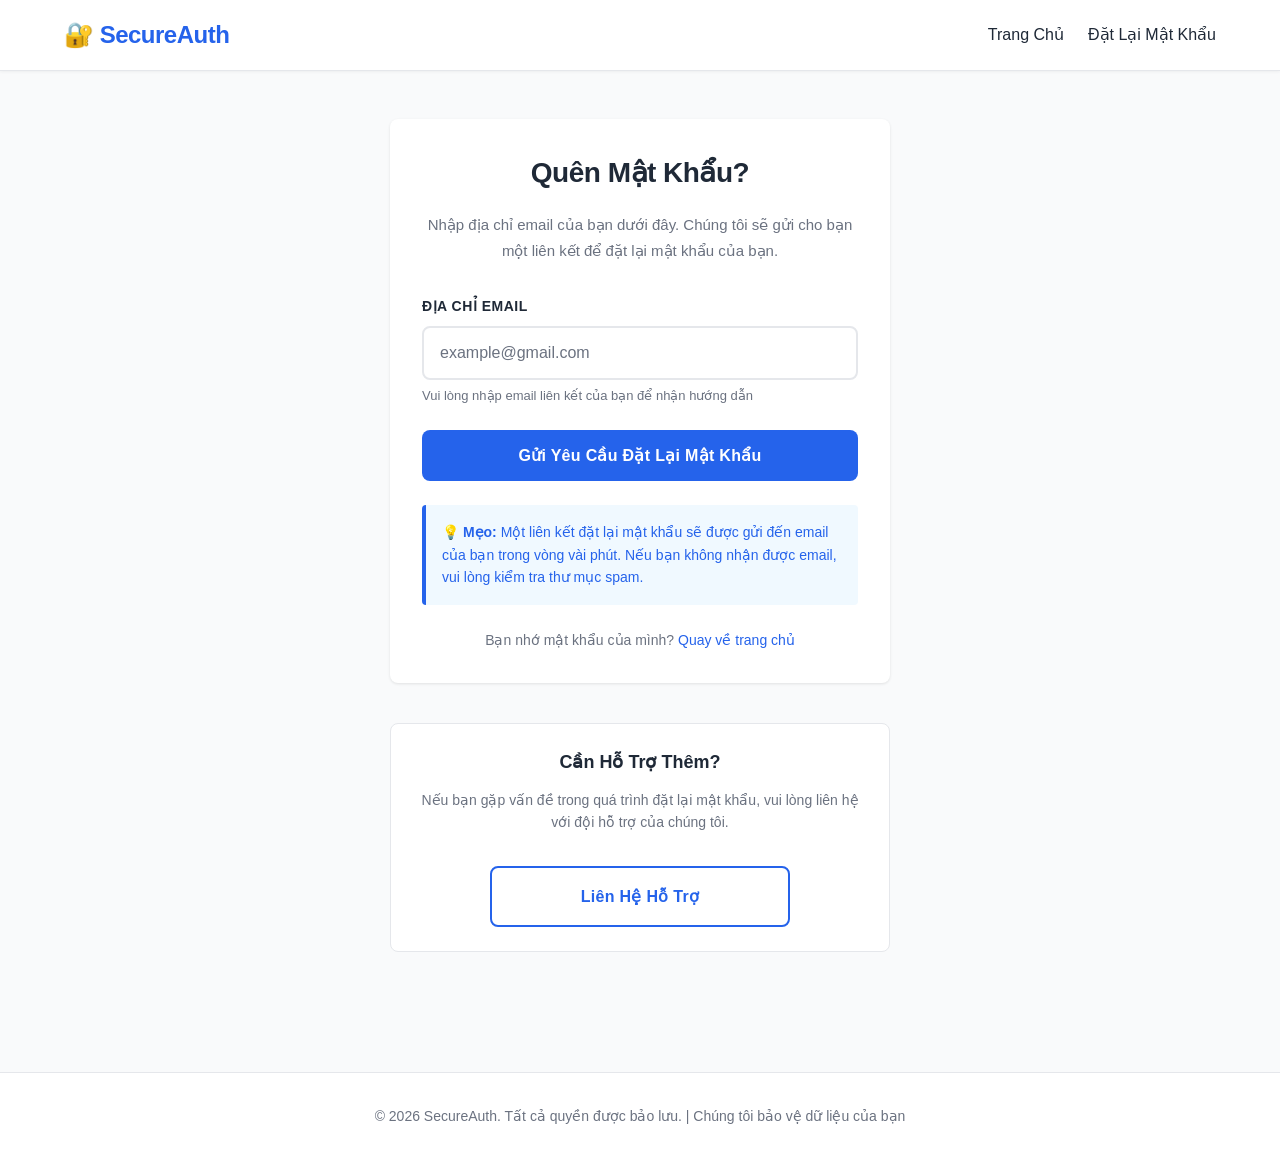
==== reset-password.html @ 9d17d625 "Feat: add reset password page - Add reset-password.html - Add reset-password.css - Create basic UI f" ====
<!DOCTYPE html>
<html lang="vi">
<head>
    <meta charset="UTF-8" />
    <meta name="viewport" content="width=device-width, initial-scale=1.0" />
    <meta name="description" content="Trang đặt lại mật khẩu - Reset mật khẩu của bạn" />
    <title>Đặt Lại Mật Khẩu - Ứng Dụng Quản Lý Tài Khoản</title>
    <link rel="stylesheet" href="style.css" />
</head>
<body>
    <!-- HEADER -->
    <header>
        <div class="header-container">
            <a href="index.html" class="logo">🔐 SecureAuth</a>
            <nav>
                <a href="index.html">Trang Chủ</a>
                <a href="reset-password.html">Đặt Lại Mật Khẩu</a>
            </nav>
        </div>
    </header>

    <!-- MAIN CONTENT -->
    <main>
        <div class="page-wrapper">
            <div class="container">
                <!-- CARD WRAPPER -->
                <div class="card">
                    <!-- PAGE TITLE -->
                    <section>
                        <h1 class="section-title">Quên Mật Khẩu?</h1>
                        <p class="section-description">
                            Nhập địa chỉ email của bạn dưới đây. Chúng tôi sẽ gửi cho bạn một liên
                            kết để đặt lại mật khẩu của bạn.
                        </p>
                    </section>

                    <!-- FORM -->
                    <form class="reset-password-form">
                        <!-- EMAIL FIELD -->
                        <div class="form-group">
                            <label for="email">Địa Chỉ Email</label>
                            <input
                                type="email"
                                id="email"
                                name="email"
                                placeholder="example@gmail.com"
                                required
                                autocomplete="email"
                                aria-required="true"
                            />
                            <small
                                style="
                                    display: block;
                                    margin-top: 6px;
                                    color: var(--text-gray);
                                    font-size: 13px;
                                "
                                >Vui lòng nhập email liên kết của bạn để nhận hướng dẫn</small
                            >
                        </div>

                        <!-- SUBMIT BUTTON -->
                        <button type="submit" class="btn btn-primary">
                            Gửi Yêu Cầu Đặt Lại Mật Khẩu
                        </button>

                        <!-- INFO BOX -->
                        <div
                            style="
                                margin-top: 24px;
                                padding: 16px;
                                background-color: #f0f9ff;
                                border-left: 4px solid var(--primary-color);
                                border-radius: 4px;
                            "
                        >
                            <p
                                style="
                                    font-size: 14px;
                                    color: var(--primary-color);
                                    margin: 0;
                                    line-height: 1.6;
                                "
                            >
                                <strong>💡 Mẹo:</strong> Một liên kết đặt lại mật khẩu sẽ được gửi
                                đến email của bạn trong vòng vài phút. Nếu bạn không nhận được
                                email, vui lòng kiểm tra thư mục spam.
                            </p>
                        </div>
                    </form>

                    <!-- LINK SECTION -->
                    <div class="link-group">
                        <p class="link-text">
                            Bạn nhớ mật khẩu của mình?
                            <a href="index.html">Quay về trang chủ</a>
                        </p>
                    </div>
                </div>

                <!-- ALTERNATIVE HELP SECTION -->
                <section
                    style="
                        margin-top: 40px;
                        max-width: 500px;
                        text-align: center;
                        padding: 24px;
                        background-color: var(--white);
                        border-radius: 8px;
                        border: 1px solid var(--border-gray);
                    "
                >
                    <h3 style="font-size: 18px; font-weight: 600; margin-bottom: 12px">
                        Cần Hỗ Trợ Thêm?
                    </h3>
                    <p style="color: var(--text-gray); font-size: 14px; margin-bottom: 16px">
                        Nếu bạn gặp vấn đề trong quá trình đặt lại mật khẩu, vui lòng liên hệ với
                        đội hỗ trợ của chúng tôi.
                    </p>
                    <a
                        href="mailto:support@secureauth.com"
                        class="btn btn-secondary"
                        style="max-width: 300px"
                        >Liên Hệ Hỗ Trợ</a
                    >
                </section>
            </div>
        </div>
    </main>

    <!-- FOOTER -->
    <footer>
        <p>&copy; 2026 SecureAuth. Tất cả quyền được bảo lưu. | Chúng tôi bảo vệ dữ liệu của bạn</p>
    </footer>

    <!-- SIMPLE FORM VALIDATION (Optional Enhancement) -->
    <script>
        document.querySelector('.reset-password-form').addEventListener('submit', function (e) {
            e.preventDefault();

            const email = document.getElementById('email').value.trim();

            // Basic email validation
            const emailRegex = /^[^\s@]+@[^\s@]+\.[^\s@]+$/;
            if (!emailRegex.test(email)) {
                alert('Vui lòng nhập một địa chỉ email hợp lệ');
                return;
            }

            // Success message
            alert(
                'Yêu cầu của bạn đã được gửi! Vui lòng kiểm tra email của bạn để nhận hướng dẫn đặt lại mật khẩu.'
            );

            // Reset form
            this.reset();
        });
    </script>
</body>
</html>
---- style.css ----
/* ============================================
   GLOBAL STYLES & RESET
   ============================================ */

* {
    margin: 0;
    padding: 0;
    box-sizing: border-box;
}

:root {
    --primary-color: #2563eb;
    --primary-hover: #1d4ed8;
    --primary-light: #eff6ff;
    --text-dark: #1f2937;
    --text-gray: #6b7280;
    --border-gray: #e5e7eb;
    --bg-light: #f9fafb;
    --white: #ffffff;
    --success: #059669;
    --success-hover: #047857;
    --spacing-xs: 4px;
    --spacing-sm: 8px;
    --spacing-md: 16px;
    --spacing-lg: 24px;
    --spacing-xl: 32px;
    --spacing-2xl: 48px;
    --border-radius: 8px;
    --transition: all 0.3s ease;
}

html {
    scroll-behavior: smooth;
}

body {
    font-family: -apple-system, BlinkMacSystemFont, 'Segoe UI', Roboto, 'Helvetica Neue', Arial, sans-serif;
    font-size: 16px;
    line-height: 1.6;
    color: var(--text-dark);
    background-color: var(--bg-light);
}

/* ============================================
   HEADER & NAVIGATION
   ============================================ */

header {
    background-color: var(--white);
    border-bottom: 1px solid var(--border-gray);
    position: sticky;
    top: 0;
    z-index: 100;
    box-shadow: 0 1px 3px rgba(0, 0, 0, 0.05);
}

.header-container {
    max-width: 1200px;
    margin: 0 auto;
    padding: var(--spacing-md) var(--spacing-lg);
    display: flex;
    justify-content: space-between;
    align-items: center;
}

.logo {
    font-size: 24px;
    font-weight: 700;
    color: var(--primary-color);
    text-decoration: none;
    letter-spacing: -0.5px;
    transition: var(--transition);
}

.logo:hover {
    color: var(--primary-hover);
    text-shadow: 0 0 8px rgba(37, 99, 235, 0.2);
}

nav {
    display: flex;
    gap: var(--spacing-lg);
    align-items: center;
}

nav a {
    color: var(--text-dark);
    text-decoration: none;
    font-weight: 500;
    transition: var(--transition);
    position: relative;
}

nav a:hover {
    color: var(--primary-color);
}

nav a::after {
    content: '';
    position: absolute;
    bottom: -4px;
    left: 0;
    width: 0;
    height: 2px;
    background-color: var(--primary-color);
    transition: var(--transition);
}

nav a:hover::after {
    width: 100%;
}

/* ============================================
   MAIN CONTENT & LAYOUT
   ============================================ */

main {
    max-width: 1200px;
    margin: 0 auto;
    padding: var(--spacing-2xl) var(--spacing-lg);
}

.container {
    display: flex;
    flex-direction: column;
    align-items: center;
}

.page-wrapper {
    width: 100%;
    min-height: calc(100vh - 200px);
    display: flex;
    flex-direction: column;
    justify-content: center;
    align-items: center;
}

/* ============================================
   CARDS & SECTIONS
   ============================================ */

.card {
    background-color: var(--white);
    border-radius: var(--border-radius);
    box-shadow: 0 1px 3px rgba(0, 0, 0, 0.1);
    padding: var(--spacing-xl);
    transition: var(--transition);
    width: 100%;
    max-width: 500px;
}

.card:hover {
    box-shadow: 0 4px 12px rgba(0, 0, 0, 0.15);
}

section {
    text-align: center;
    margin-bottom: var(--spacing-lg);
}

.section-title {
    font-size: 28px;
    font-weight: 700;
    color: var(--text-dark);
    margin-bottom: var(--spacing-md);
    letter-spacing: -0.5px;
}

.section-subtitle {
    font-size: 18px;
    font-weight: 600;
    color: var(--primary-color);
    margin-bottom: var(--spacing-lg);
}

.section-description {
    font-size: 15px;
    color: var(--text-gray);
    line-height: 1.7;
    margin-bottom: var(--spacing-xl);
    max-width: 450px;
    margin-left: auto;
    margin-right: auto;
}

/* ============================================
   FORMS & INPUTS
   ============================================ */

.form-group {
    margin-bottom: var(--spacing-lg);
    text-align: left;
}

label {
    display: block;
    font-weight: 600;
    color: var(--text-dark);
    margin-bottom: var(--spacing-sm);
    font-size: 14px;
    text-transform: uppercase;
    letter-spacing: 0.5px;
}

input[type="email"],
input[type="text"],
input[type="password"],
textarea {
    width: 100%;
    padding: var(--spacing-md);
    border: 2px solid var(--border-gray);
    border-radius: var(--border-radius);
    font-size: 16px;
    font-family: inherit;
    transition: var(--transition);
    background-color: var(--white);
}

input[type="email"]:focus,
input[type="text"]:focus,
input[type="password"]:focus,
textarea:focus {
    outline: none;
    border-color: var(--primary-color);
    box-shadow: 0 0 0 3px rgba(37, 99, 235, 0.1);
    background-color: var(--primary-light);
}

input[type="email"]::placeholder,
input[type="text"]::placeholder,
input[type="password"]::placeholder {
    color: var(--text-gray);
}

textarea {
    resize: vertical;
    min-height: 120px;
}

/* ============================================
   BUTTONS
   ============================================ */

button,
.btn {
    padding: var(--spacing-md) var(--spacing-xl);
    border: none;
    border-radius: var(--border-radius);
    font-size: 16px;
    font-weight: 600;
    cursor: pointer;
    transition: var(--transition);
    display: inline-flex;
    justify-content: center;
    align-items: center;
    text-decoration: none;
    letter-spacing: 0.3px;
    font-family: inherit;
}

.btn-primary {
    background-color: var(--primary-color);
    color: var(--white);
    width: 100%;
}

.btn-primary:hover {
    background-color: var(--primary-hover);
    transform: translateY(-2px);
    box-shadow: 0 4px 12px rgba(37, 99, 235, 0.3);
}

.btn-primary:active {
    transform: translateY(0);
    box-shadow: 0 2px 6px rgba(37, 99, 235, 0.2);
}

.btn-secondary {
    background-color: var(--white);
    color: var(--primary-color);
    border: 2px solid var(--primary-color);
    margin-top: var(--spacing-md);
    width: 100%;
}

.btn-secondary:hover {
    background-color: var(--primary-light);
    transform: translateY(-2px);
}

.btn-secondary:active {
    transform: translateY(0);
}

/* ============================================
   LINKS
   ============================================ */

a {
    color: var(--primary-color);
    text-decoration: none;
    transition: var(--transition);
    font-weight: 500;
}

a:hover {
    color: var(--primary-hover);
    text-decoration: underline;
}

.link-group {
    margin-top: var(--spacing-lg);
    display: flex;
    flex-direction: column;
    gap: var(--spacing-sm);
    text-align: center;
}

.link-text {
    font-size: 14px;
    color: var(--text-gray);
}

.link-text a {
    color: var(--primary-color);
}

/* ============================================
   HERO SECTION (HOME PAGE)
   ============================================ */

.hero {
    text-align: center;
    margin-bottom: var(--spacing-2xl);
    padding: var(--spacing-xl) 0;
}

.hero-title {
    font-size: 48px;
    font-weight: 800;
    color: var(--text-dark);
    margin-bottom: var(--spacing-md);
    line-height: 1.2;
    letter-spacing: -1px;
}

.hero-subtitle {
    font-size: 20px;
    color: var(--text-gray);
    margin-bottom: var(--spacing-xl);
    line-height: 1.7;
    max-width: 600px;
    margin-left: auto;
    margin-right: auto;
}

.hero-actions {
    display: flex;
    gap: var(--spacing-lg);
    justify-content: center;
    flex-wrap: wrap;
}

.hero-actions .btn {
    min-width: 180px;
}

/* ============================================
   FOOTER
   ============================================ */

footer {
    background-color: var(--white);
    border-top: 1px solid var(--border-gray);
    margin-top: var(--spacing-2xl);
    padding: var(--spacing-xl) var(--spacing-lg);
    text-align: center;
    color: var(--text-gray);
    font-size: 14px;
}

footer p {
    margin: 0;
}

/* ============================================
   RESPONSIVE DESIGN
   ============================================ */

@media (max-width: 768px) {
    .header-container {
        flex-direction: column;
        gap: var(--spacing-md);
    }

    nav {
        flex-direction: column;
        gap: var(--spacing-md);
        width: 100%;
    }

    nav a {
        width: 100%;
        text-align: center;
    }

    main {
        padding: var(--spacing-xl) var(--spacing-md);
    }

    .page-wrapper {
        min-height: calc(100vh - 150px);
    }

    .card {
        padding: var(--spacing-lg);
        max-width: 100%;
    }

    .section-title {
        font-size: 24px;
    }

    .section-subtitle {
        font-size: 16px;
    }

    .hero-title {
        font-size: 36px;
    }

    .hero-subtitle {
        font-size: 18px;
    }

    .hero-actions {
        flex-direction: column;
    }

    .hero-actions .btn {
        min-width: auto;
    }

    .btn {
        padding: var(--spacing-md) var(--spacing-lg);
    }
}

@media (max-width: 480px) {
    .logo {
        font-size: 20px;
    }

    .section-title {
        font-size: 22px;
    }

    .hero-title {
        font-size: 28px;
    }

    .hero-subtitle {
        font-size: 16px;
    }

    input[type="email"],
    input[type="text"],
    input[type="password"],
    textarea {
        padding: var(--spacing-md) var(--spacing-sm);
    }

    button,
    .btn {
        padding: var(--spacing-md) var(--spacing-sm);
        font-size: 15px;
    }
}

/* ============================================
   UTILITY CLASSES
   ============================================ */

.text-center {
    text-align: center;
}

.text-left {
    text-align: left;
}

.mb-small {
    margin-bottom: var(--spacing-sm);
}

.mb-medium {
    margin-bottom: var(--spacing-md);
}

.mb-large {
    margin-bottom: var(--spacing-lg);
}

.mt-medium {
    margin-top: var(--spacing-md);
}

.mt-large {
    margin-top: var(--spacing-lg);
}

.hidden {
    display: none !important;
}

.visually-hidden {
    position: absolute;
    width: 1px;
    height: 1px;
    padding: 0;
    margin: -1px;
    overflow: hidden;
    clip: rect(0, 0, 0, 0);
    white-space: nowrap;
    border-width: 0;
}
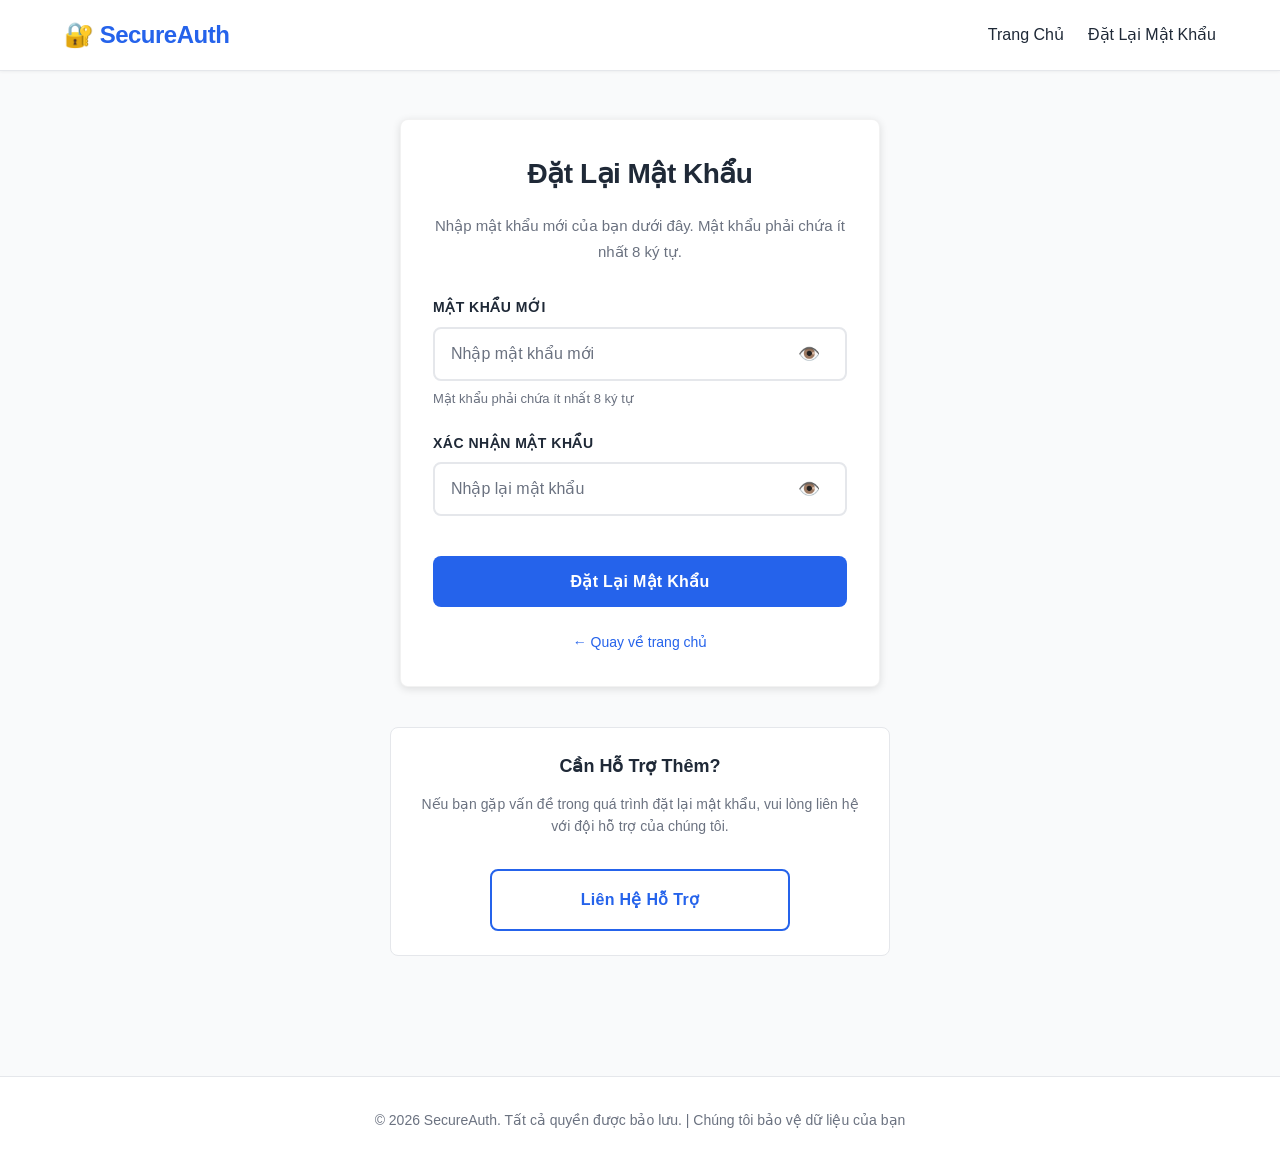
==== commit 0378c531: "Refactor: improve reset password layout - Adjust form spacing - Update button style - Improve respon" ====
--- a/reset-password.html
+++ b/reset-password.html
@@ -24,76 +24,80 @@
         <div class="page-wrapper">
             <div class="container">
                 <!-- CARD WRAPPER -->
-                <div class="card">
+                <div class="card reset-card">
                     <!-- PAGE TITLE -->
-                    <section>
-                        <h1 class="section-title">Quên Mật Khẩu?</h1>
+                    <section class="reset-header">
+                        <h1 class="section-title">Đặt Lại Mật Khẩu</h1>
                         <p class="section-description">
-                            Nhập địa chỉ email của bạn dưới đây. Chúng tôi sẽ gửi cho bạn một liên
-                            kết để đặt lại mật khẩu của bạn.
+                            Nhập mật khẩu mới của bạn dưới đây. Mật khẩu phải chứa ít nhất 8 ký tự.
                         </p>
                     </section>
 
                     <!-- FORM -->
                     <form class="reset-password-form">
-                        <!-- EMAIL FIELD -->
+                        <!-- ERROR MESSAGE DISPLAY -->
+                        <div id="errorMessage" class="error-message" style="display: none;">
+                            <strong>⚠️ Lỗi:</strong> <span id="errorText"></span>
+                        </div>
+
+                        <!-- NEW PASSWORD FIELD -->
                         <div class="form-group">
-                            <label for="email">Địa Chỉ Email</label>
-                            <input
-                                type="email"
-                                id="email"
-                                name="email"
-                                placeholder="example@gmail.com"
-                                required
-                                autocomplete="email"
-                                aria-required="true"
-                            />
-                            <small
-                                style="
-                                    display: block;
-                                    margin-top: 6px;
-                                    color: var(--text-gray);
-                                    font-size: 13px;
-                                "
-                                >Vui lòng nhập email liên kết của bạn để nhận hướng dẫn</small
-                            >
+                            <label for="newPassword">Mật Khẩu Mới</label>
+                            <div class="password-input-wrapper">
+                                <input
+                                    type="password"
+                                    id="newPassword"
+                                    name="newPassword"
+                                    placeholder="Nhập mật khẩu mới"
+                                    required
+                                    autocomplete="new-password"
+                                    aria-required="true"
+                                    class="password-input"
+                                />
+                                <button type="button" class="toggle-password" data-target="newPassword" aria-label="Hiển thị/ẩn mật khẩu">
+                                    👁️
+                                </button>
+                            </div>
+                            <small class="password-hint">
+                                Mật khẩu phải chứa ít nhất 8 ký tự
+                            </small>
+                        </div>
+
+                        <!-- CONFIRM PASSWORD FIELD -->
+                        <div class="form-group">
+                            <label for="confirmPassword">Xác Nhận Mật Khẩu</label>
+                            <div class="password-input-wrapper">
+                                <input
+                                    type="password"
+                                    id="confirmPassword"
+                                    name="confirmPassword"
+                                    placeholder="Nhập lại mật khẩu"
+                                    required
+                                    autocomplete="new-password"
+                                    aria-required="true"
+                                    class="password-input"
+                                />
+                                <button type="button" class="toggle-password" data-target="confirmPassword" aria-label="Hiển thị/ẩn mật khẩu">
+                                    👁️
+                                </button>
+                            </div>
                         </div>
 
                         <!-- SUBMIT BUTTON -->
-                        <button type="submit" class="btn btn-primary">
-                            Gửi Yêu Cầu Đặt Lại Mật Khẩu
+                        <button type="submit" class="btn btn-primary btn-reset">
+                            Đặt Lại Mật Khẩu
                         </button>
 
-                        <!-- INFO BOX -->
-                        <div
-                            style="
-                                margin-top: 24px;
-                                padding: 16px;
-                                background-color: #f0f9ff;
-                                border-left: 4px solid var(--primary-color);
-                                border-radius: 4px;
-                            "
-                        >
-                            <p
-                                style="
-                                    font-size: 14px;
-                                    color: var(--primary-color);
-                                    margin: 0;
-                                    line-height: 1.6;
-                                "
-                            >
-                                <strong>💡 Mẹo:</strong> Một liên kết đặt lại mật khẩu sẽ được gửi
-                                đến email của bạn trong vòng vài phút. Nếu bạn không nhận được
-                                email, vui lòng kiểm tra thư mục spam.
-                            </p>
+                        <!-- SUCCESS MESSAGE -->
+                        <div id="successMessage" class="success-message" style="display: none;">
+                            ✅ Mật khẩu đã được đặt lại thành công!
                         </div>
                     </form>
 
                     <!-- LINK SECTION -->
                     <div class="link-group">
                         <p class="link-text">
-                            Bạn nhớ mật khẩu của mình?
-                            <a href="index.html">Quay về trang chủ</a>
+                            <a href="index.html">← Quay về trang chủ</a>
                         </p>
                     </div>
                 </div>
@@ -133,27 +137,60 @@
         <p>&copy; 2026 SecureAuth. Tất cả quyền được bảo lưu. | Chúng tôi bảo vệ dữ liệu của bạn</p>
     </footer>
 
-    <!-- SIMPLE FORM VALIDATION (Optional Enhancement) -->
+    <!-- FORM VALIDATION & INTERACTION SCRIPT -->
     <script>
+        // Toggle password visibility
+        document.querySelectorAll('.toggle-password').forEach(btn => {
+            btn.addEventListener('click', function (e) {
+                e.preventDefault();
+                const targetId = this.getAttribute('data-target');
+                const input = document.getElementById(targetId);
+                const isPassword = input.type === 'password';
+                input.type = isPassword ? 'text' : 'password';
+                this.textContent = isPassword ? '🙈' : '👁️';
+            });
+        });
+
+        // Form submission & validation
         document.querySelector('.reset-password-form').addEventListener('submit', function (e) {
             e.preventDefault();
 
-            const email = document.getElementById('email').value.trim();
+            const newPassword = document.getElementById('newPassword').value.trim();
+            const confirmPassword = document.getElementById('confirmPassword').value.trim();
+            const errorDiv = document.getElementById('errorMessage');
+            const errorText = document.getElementById('errorText');
+            const successDiv = document.getElementById('successMessage');
 
-            // Basic email validation
-            const emailRegex = /^[^\s@]+@[^\s@]+\.[^\s@]+$/;
-            if (!emailRegex.test(email)) {
-                alert('Vui lòng nhập một địa chỉ email hợp lệ');
+            // Reset messages
+            errorDiv.style.display = 'none';
+            successDiv.style.display = 'none';
+
+            // Validation checks
+            if (newPassword.length < 8) {
+                errorText.textContent = 'Mật khẩu phải chứa ít nhất 8 ký tự.';
+                errorDiv.style.display = 'block';
                 return;
             }
 
-            // Success message
-            alert(
-                'Yêu cầu của bạn đã được gửi! Vui lòng kiểm tra email của bạn để nhận hướng dẫn đặt lại mật khẩu.'
-            );
+            if (newPassword !== confirmPassword) {
+                errorText.textContent = 'Hai mật khẩu không khớp. Vui lòng kiểm tra lại.';
+                errorDiv.style.display = 'block';
+                return;
+            }
 
-            // Reset form
-            this.reset();
+            // Success case
+            successDiv.style.display = 'block';
+            setTimeout(() => {
+                alert('Mật khẩu đã được đặt lại thành công! Vui lòng đăng nhập lại.');
+                this.reset();
+                // Reset input types
+                document.querySelectorAll('.password-input').forEach(input => {
+                    input.type = 'password';
+                });
+                document.querySelectorAll('.toggle-password').forEach(btn => {
+                    btn.textContent = '👁️';
+                });
+            }, 1500);
         });
     </script>
 </body>
--- a/style.css
+++ b/style.css
@@ -384,6 +384,140 @@
 }
 
 /* ============================================
+   RESET PASSWORD PAGE STYLES
+   ============================================ */
+
+.reset-card {
+    max-width: 480px !important;
+    box-shadow: 0 2px 8px rgba(0, 0, 0, 0.12);
+    border: 1px solid rgba(0, 0, 0, 0.05);
+}
+
+.reset-card:hover {
+    box-shadow: 0 8px 24px rgba(0, 0, 0, 0.15);
+}
+
+.reset-header {
+    margin-bottom: var(--spacing-xl) !important;
+}
+
+.reset-header .section-description {
+    margin-bottom: var(--spacing-lg) !important;
+}
+
+/* PASSWORD INPUT WRAPPER */
+.password-input-wrapper {
+    position: relative;
+    display: flex;
+    align-items: center;
+}
+
+.password-input-wrapper .password-input {
+    padding-right: 44px;
+    width: 100%;
+}
+
+.toggle-password {
+    position: absolute;
+    right: var(--spacing-md);
+    background: none;
+    border: none;
+    cursor: pointer;
+    font-size: 18px;
+    padding: var(--spacing-sm);
+    transition: var(--transition);
+    display: flex;
+    align-items: center;
+    justify-content: center;
+    color: var(--text-gray);
+    width: 44px;
+    height: 44px;
+    border-radius: 4px;
+}
+
+.toggle-password:hover {
+    background-color: rgba(37, 99, 235, 0.08);
+    color: var(--primary-color);
+}
+
+.toggle-password:active {
+    transform: scale(0.95);
+}
+
+/* PASSWORD HINT TEXT */
+.password-hint {
+    display: block;
+    margin-top: var(--spacing-sm);
+    color: var(--text-gray);
+    font-size: 13px;
+    line-height: 1.5;
+}
+
+/* ERROR MESSAGE STYLING */
+.error-message {
+    background-color: #fee2e2;
+    border: 1px solid #fca5a5;
+    border-left: 4px solid #dc2626;
+    color: #991b1b;
+    padding: var(--spacing-md);
+    border-radius: var(--border-radius);
+    margin-bottom: var(--spacing-lg);
+    font-size: 14px;
+    line-height: 1.6;
+    animation: slideDown 0.3s ease;
+}
+
+.error-message strong {
+    display: block;
+    margin-bottom: 4px;
+    font-weight: 700;
+}
+
+/* SUCCESS MESSAGE STYLING */
+.success-message {
+    background-color: #dcfce7;
+    border: 1px solid #86efac;
+    border-left: 4px solid #22c55e;
+    color: #166534;
+    padding: var(--spacing-md);
+    border-radius: var(--border-radius);
+    margin-top: var(--spacing-lg);
+    font-size: 14px;
+    font-weight: 600;
+    text-align: center;
+    animation: slideDown 0.3s ease;
+}
+
+/* RESET BUTTON OVERRIDE */
+.btn-reset {
+    margin-top: var(--spacing-md);
+}
+
+.btn-reset:disabled {
+    background-color: #d1d5db;
+    cursor: not-allowed;
+    opacity: 0.6;
+}
+
+.btn-reset:disabled:hover {
+    background-color: #d1d5db;
+    transform: none;
+    box-shadow: none;
+}
+
+/* FORM ANIMATIONS */
+@keyframes slideDown {
+    from {
+        opacity: 0;
+        transform: translateY(-10px);
+    }
+    to {
+        opacity: 1;
+        transform: translateY(0);
+    }
+}
+
+/* ============================================
    RESPONSIVE DESIGN
    ============================================ */
 
@@ -474,6 +608,27 @@
     .btn {
         padding: var(--spacing-md) var(--spacing-sm);
         font-size: 15px;
+    }
+
+    .reset-card {
+        max-width: 100% !important;
+        padding: var(--spacing-lg) !important;
+    }
+
+    .password-input-wrapper .password-input {
+        padding-right: 40px;
+    }
+
+    .toggle-password {
+        right: 8px;
+        width: 40px;
+        height: 40px;
+    }
+
+    .error-message,
+    .success-message {
+        font-size: 13px;
+        padding: var(--spacing-md) var(--spacing-sm);
     }
 }
 
